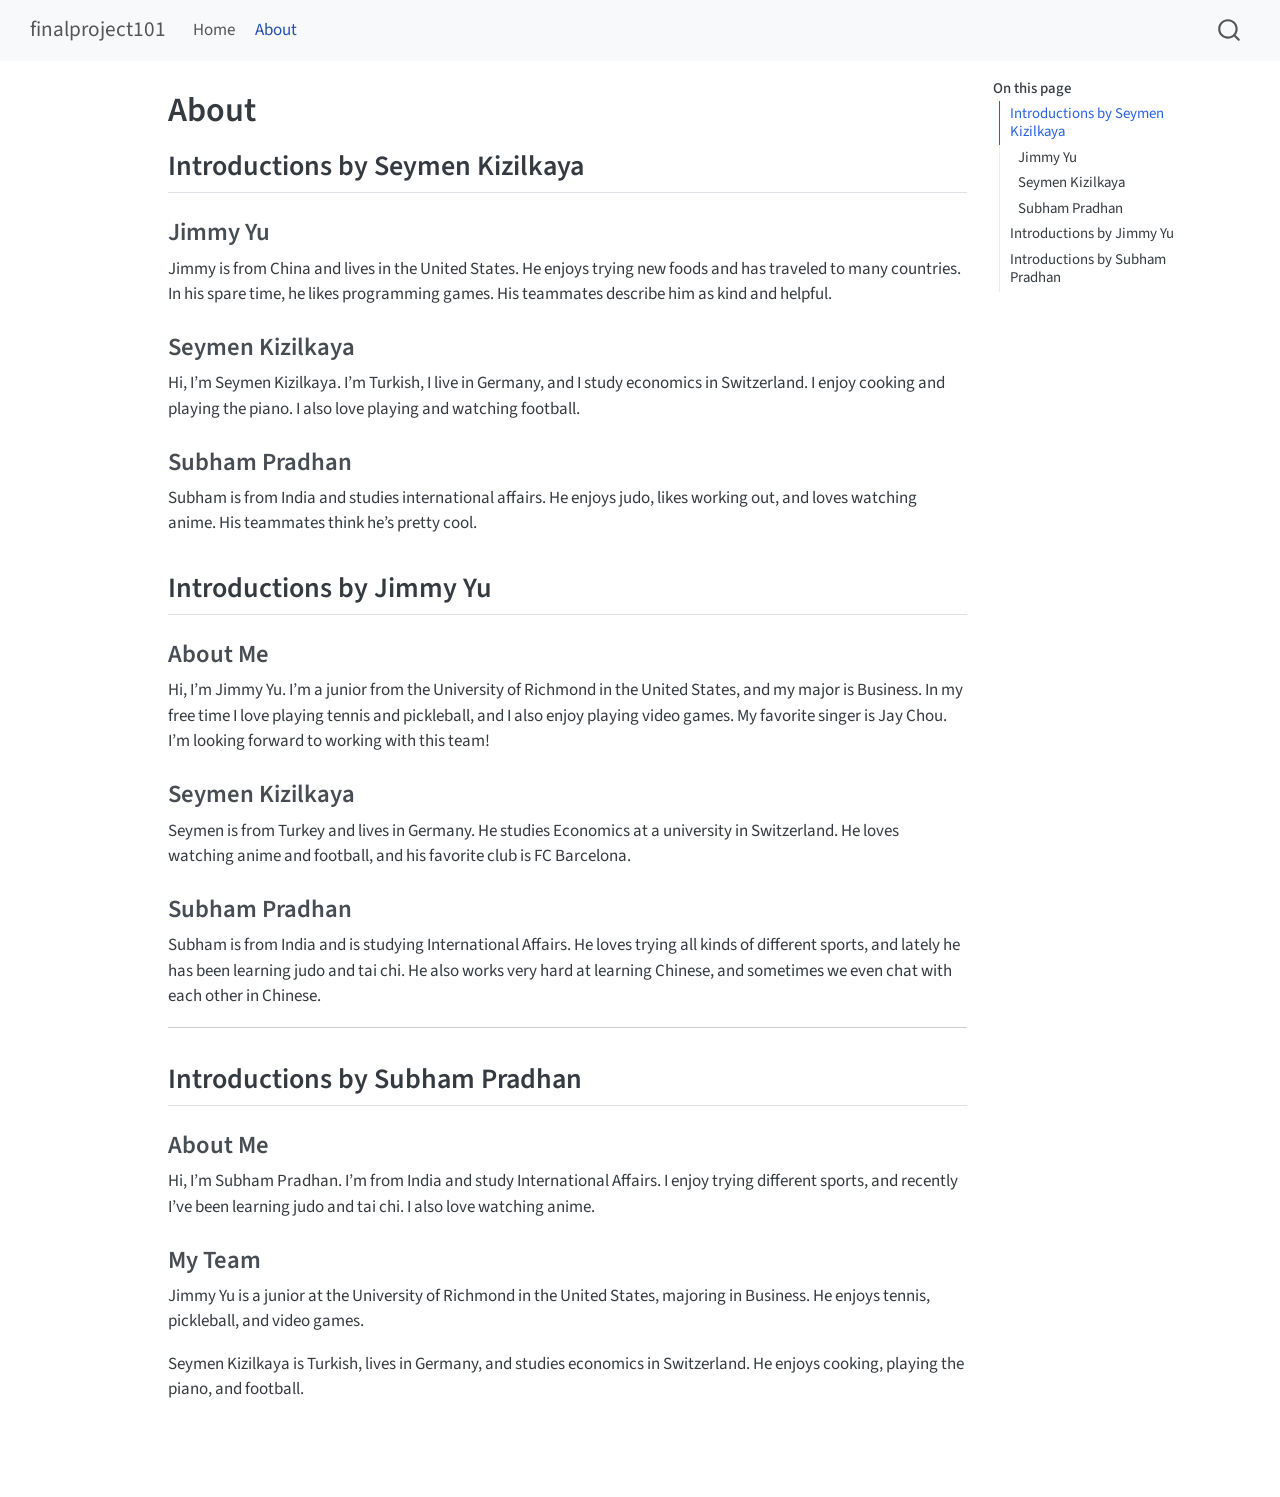
==== docs/about.html @ 27ee171c "Publish team site with Subham's introduction" ====
<!DOCTYPE html>
<html xmlns="http://www.w3.org/1999/xhtml" lang="en" xml:lang="en"><head>

<meta charset="utf-8">
<meta name="generator" content="quarto-1.10.18">

<meta name="viewport" content="width=device-width, initial-scale=1.0, user-scalable=yes">


<title>About – finalproject101</title>
<style>
/* Default styles provided by pandoc.
** See https://pandoc.org/MANUAL.html#variables-for-html for config info.
*/
span.smallcaps{font-variant: small-caps;}
div.columns{display: flex; gap: 1.5em;}
div.column{flex: auto;}
@media screen {
div.columns{gap: min(4vw, 1.5em);}
div.column{overflow-x: auto;}
}
div.hanging-indent{margin-left: 1.5em; text-indent: -1.5em;}
ul.task-list{list-style: none;}
ul.task-list li input[type="checkbox"] {
  width: 0.8em;
  margin: 0 0.8em 0.2em -1em; /* quarto-specific, see https://github.com/quarto-dev/quarto-cli/issues/4556 */ 
  vertical-align: middle;
}
</style>


<script src="site_libs/quarto-nav/quarto-nav.js"></script>
<script src="site_libs/quarto-nav/headroom.min.js"></script>
<script src="site_libs/clipboard/clipboard.min.js"></script>
<script src="site_libs/quarto-search/autocomplete.umd.js"></script>
<script src="site_libs/quarto-search/fuse.min.js"></script>
<script src="site_libs/quarto-search/quarto-search.js"></script>
<meta name="quarto:offset" content="./">
<script src="site_libs/quarto-html/quarto.js" type="module"></script>
<script src="site_libs/quarto-html/tabsets/tabsets.js" type="module"></script>
<script src="site_libs/quarto-html/popper.min.js"></script>
<script src="site_libs/quarto-html/tippy.umd.min.js"></script>
<script src="site_libs/quarto-html/anchor.min.js"></script>
<link href="site_libs/quarto-html/tippy.css" rel="stylesheet">
<link href="site_libs/quarto-html/quarto-syntax-highlighting-64a204ab8560d761af7679ceaba22944.css" rel="stylesheet" id="quarto-text-highlighting-styles">
<script src="site_libs/bootstrap/bootstrap.min.js"></script>
<link href="site_libs/bootstrap/bootstrap-icons.css" rel="stylesheet">
<link href="site_libs/bootstrap/bootstrap-172ba59bd5e0b52282274ba0c0cc16fc.min.css" rel="stylesheet" append-hash="true" id="quarto-bootstrap" data-mode="light">
<script id="quarto-search-options" type="application/json">{
  "location": "navbar",
  "copy-button": false,
  "collapse-after": 3,
  "panel-placement": "end",
  "type": "overlay",
  "limit": 50,
  "keyboard-shortcut": [
    "f",
    "/",
    "s"
  ],
  "show-item-context": false,
  "language": {
    "search-no-results-text": "No results",
    "search-matching-documents-text": "matching documents",
    "search-copy-link-title": "Copy link to search",
    "search-hide-matches-text": "Hide additional matches",
    "search-more-match-text": "more match in this document",
    "search-more-matches-text": "more matches in this document",
    "search-clear-button-title": "Clear",
    "search-text-placeholder": "",
    "search-detached-cancel-button-title": "Cancel",
    "search-submit-button-title": "Submit",
    "search-label": "Search"
  }
}</script>


<link rel="stylesheet" href="styles.css">
</head>

<body class="nav-fixed quarto-light">

<div id="quarto-search-results"></div>
  <header id="quarto-header" class="headroom fixed-top">
    <nav class="navbar navbar-expand-lg " data-bs-theme="dark">
      <div class="navbar-container container-fluid">
      <div class="navbar-brand-container mx-auto">
    <a class="navbar-brand" href="./index.html">
    <span class="navbar-title">finalproject101</span>
    </a>
  </div>
            <div id="quarto-search" class="" title="Search"></div>
          <button class="navbar-toggler" type="button" data-bs-toggle="collapse" data-bs-target="#navbarCollapse" aria-controls="navbarCollapse" role="menu" aria-expanded="false" aria-label="Toggle navigation" onclick="if (window.quartoToggleHeadroom) { window.quartoToggleHeadroom(); }">
  <span class="navbar-toggler-icon"></span>
</button>
          <div class="collapse navbar-collapse" id="navbarCollapse">
            <ul class="navbar-nav navbar-nav-scroll me-auto">
  <li class="nav-item">
    <a class="nav-link" href="./index.html"> 
<span class="menu-text">Home</span></a>
  </li>  
  <li class="nav-item">
    <a class="nav-link active" href="./about.html" aria-current="page"> 
<span class="menu-text">About</span></a>
  </li>  
</ul>
          </div> <!-- /navcollapse -->
            <div class="quarto-navbar-tools">
</div>
      </div> <!-- /container-fluid -->
    </nav>
</header>
<!-- content -->
<div id="quarto-content" class="quarto-container page-columns page-rows-contents page-layout-article page-navbar">
<!-- sidebar -->
<!-- margin-sidebar -->
    <div id="quarto-margin-sidebar" class="sidebar margin-sidebar">
        <nav id="TOC" role="doc-toc" class="toc-active">
    <h2 id="toc-title">On this page</h2>
   
  <ul>
  <li><a href="#introductions-by-seymen-kizilkaya" id="toc-introductions-by-seymen-kizilkaya" class="nav-link active" data-scroll-target="#introductions-by-seymen-kizilkaya">Introductions by Seymen Kizilkaya</a>
  <ul class="collapse">
  <li><a href="#jimmy-yu" id="toc-jimmy-yu" class="nav-link" data-scroll-target="#jimmy-yu">Jimmy Yu</a></li>
  <li><a href="#seymen-kizilkaya" id="toc-seymen-kizilkaya" class="nav-link" data-scroll-target="#seymen-kizilkaya">Seymen Kizilkaya</a></li>
  <li><a href="#subham-pradhan" id="toc-subham-pradhan" class="nav-link" data-scroll-target="#subham-pradhan">Subham Pradhan</a></li>
  </ul></li>
  <li><a href="#introductions-by-jimmy-yu" id="toc-introductions-by-jimmy-yu" class="nav-link" data-scroll-target="#introductions-by-jimmy-yu">Introductions by Jimmy Yu</a>
  <ul class="collapse">
  <li><a href="#about-me" id="toc-about-me" class="nav-link" data-scroll-target="#about-me">About Me</a></li>
  <li><a href="#seymen-kizilkaya-1" id="toc-seymen-kizilkaya-1" class="nav-link" data-scroll-target="#seymen-kizilkaya-1">Seymen Kizilkaya</a></li>
  <li><a href="#subham-pradhan-1" id="toc-subham-pradhan-1" class="nav-link" data-scroll-target="#subham-pradhan-1">Subham Pradhan</a></li>
  </ul></li>
  <li><a href="#introductions-by-subham-pradhan" id="toc-introductions-by-subham-pradhan" class="nav-link" data-scroll-target="#introductions-by-subham-pradhan">Introductions by Subham Pradhan</a>
  <ul class="collapse">
  <li><a href="#about-me-1" id="toc-about-me-1" class="nav-link" data-scroll-target="#about-me-1">About Me</a></li>
  <li><a href="#my-team" id="toc-my-team" class="nav-link" data-scroll-target="#my-team">My Team</a></li>
  </ul></li>
  </ul>
</nav>
    </div>
<!-- main -->
<main class="content" id="quarto-document-content">

<header id="title-block-header" class="quarto-title-block default">
<div class="quarto-title">
<h1 class="title">About</h1>
</div>



<div class="quarto-title-meta">

    
  
    
  </div>
  


</header>


<section id="introductions-by-seymen-kizilkaya" class="level2">
<h2 class="anchored" data-anchor-id="introductions-by-seymen-kizilkaya">Introductions by Seymen Kizilkaya</h2>
<section id="jimmy-yu" class="level3">
<h3 class="anchored" data-anchor-id="jimmy-yu">Jimmy Yu</h3>
<p>Jimmy is from China and lives in the United States. He enjoys trying new foods and has traveled to many countries. In his spare time, he likes programming games. His teammates describe him as kind and helpful.</p>
</section>
<section id="seymen-kizilkaya" class="level3">
<h3 class="anchored" data-anchor-id="seymen-kizilkaya">Seymen Kizilkaya</h3>
<p>Hi, I’m Seymen Kizilkaya. I’m Turkish, I live in Germany, and I study economics in Switzerland. I enjoy cooking and playing the piano. I also love playing and watching football.</p>
</section>
<section id="subham-pradhan" class="level3">
<h3 class="anchored" data-anchor-id="subham-pradhan">Subham Pradhan</h3>
<p>Subham is from India and studies international affairs. He enjoys judo, likes working out, and loves watching anime. His teammates think he’s pretty cool.</p>
</section>
</section>
<section id="introductions-by-jimmy-yu" class="level2">
<h2 class="anchored" data-anchor-id="introductions-by-jimmy-yu">Introductions by Jimmy Yu</h2>
<section id="about-me" class="level3">
<h3 class="anchored" data-anchor-id="about-me">About Me</h3>
<p>Hi, I’m Jimmy Yu. I’m a junior from the University of Richmond in the United States, and my major is Business. In my free time I love playing tennis and pickleball, and I also enjoy playing video games. My favorite singer is Jay Chou. I’m looking forward to working with this team!</p>
</section>
<section id="seymen-kizilkaya-1" class="level3">
<h3 class="anchored" data-anchor-id="seymen-kizilkaya-1">Seymen Kizilkaya</h3>
<p>Seymen is from Turkey and lives in Germany. He studies Economics at a university in Switzerland. He loves watching anime and football, and his favorite club is FC Barcelona.</p>
</section>
<section id="subham-pradhan-1" class="level3">
<h3 class="anchored" data-anchor-id="subham-pradhan-1">Subham Pradhan</h3>
<p>Subham is from India and is studying International Affairs. He loves trying all kinds of different sports, and lately he has been learning judo and tai chi. He also works very hard at learning Chinese, and sometimes we even chat with each other in Chinese.</p>
<hr>
</section>
</section>
<section id="introductions-by-subham-pradhan" class="level2">
<h2 class="anchored" data-anchor-id="introductions-by-subham-pradhan">Introductions by Subham Pradhan</h2>
<section id="about-me-1" class="level3">
<h3 class="anchored" data-anchor-id="about-me-1">About Me</h3>
<p>Hi, I’m Subham Pradhan. I’m from India and study International Affairs. I enjoy trying different sports, and recently I’ve been learning judo and tai chi. I also love watching anime.</p>
</section>
<section id="my-team" class="level3">
<h3 class="anchored" data-anchor-id="my-team">My Team</h3>
<p>Jimmy Yu is a junior at the University of Richmond in the United States, majoring in Business. He enjoys tennis, pickleball, and video games.</p>
<p>Seymen Kizilkaya is Turkish, lives in Germany, and studies economics in Switzerland. He enjoys cooking, playing the piano, and football.</p>


</section>
</section>

</main> <!-- /main -->
<script id="quarto-html-after-body" type="application/javascript">
  window.document.addEventListener("DOMContentLoaded", function (event) {
    const icon = "";
    const anchorJS = new window.AnchorJS();
    anchorJS.options = {
      placement: 'right',
      icon: icon
    };
    anchorJS.add('.anchored');
    const isCodeAnnotation = (el) => {
      for (const clz of el.classList) {
        if (clz.startsWith('code-annotation-')) {                     
          return true;
        }
      }
      return false;
    }
    const onCopySuccess = function(e) {
      // button target
      const button = e.trigger;
      // don't keep focus
      button.blur();
      // flash "checked"
      button.classList.add('code-copy-button-checked');
      var currentTitle = button.getAttribute("title");
      button.setAttribute("title", "Copied!");
      let tooltip;
      if (window.bootstrap) {
        button.setAttribute("data-bs-toggle", "tooltip");
        button.setAttribute("data-bs-placement", "left");
        button.setAttribute("data-bs-title", "Copied!");
        tooltip = new bootstrap.Tooltip(button, 
          { trigger: "manual", 
            customClass: "code-copy-button-tooltip",
            offset: [0, -8]});
        tooltip.show();    
      }
      setTimeout(function() {
        if (tooltip) {
          tooltip.hide();
          button.removeAttribute("data-bs-title");
          button.removeAttribute("data-bs-toggle");
          button.removeAttribute("data-bs-placement");
        }
        button.setAttribute("title", currentTitle);
        button.classList.remove('code-copy-button-checked');
      }, 1000);
      // clear code selection
      e.clearSelection();
    }
    const getTextToCopy = function(trigger) {
      const outerScaffold = trigger.parentElement.cloneNode(true);
      const codeEl = outerScaffold.querySelector('code');
      for (const childEl of codeEl.children) {
        if (isCodeAnnotation(childEl)) {
          childEl.remove();
        }
      }
      return codeEl.innerText;
    }
    const clipboard = new window.ClipboardJS('.code-copy-button:not([data-in-quarto-modal])', {
      text: getTextToCopy
    });
    clipboard.on('success', onCopySuccess);
    if (window.document.getElementById('quarto-embedded-source-code-modal')) {
      const clipboardModal = new window.ClipboardJS('.code-copy-button[data-in-quarto-modal]', {
        text: getTextToCopy,
        container: window.document.getElementById('quarto-embedded-source-code-modal')
      });
      clipboardModal.on('success', onCopySuccess);
    }
      var localhostRegex = new RegExp(/^(?:http|https):\/\/localhost\:?[0-9]*\//);
      var mailtoRegex = new RegExp(/^mailto:/);
        var filterRegex = new RegExp('/' + window.location.host + '/');
      var isInternal = (href) => {
          return filterRegex.test(href) || localhostRegex.test(href) || mailtoRegex.test(href);
      }
      // Inspect non-navigation links and adorn them if external
     var links = window.document.querySelectorAll('a[href]:not(.nav-link):not(.navbar-brand):not(.toc-action):not(.sidebar-link):not(.sidebar-item-toggle):not(.pagination-link):not(.no-external):not([aria-hidden]):not(.dropdown-item):not(.quarto-navigation-tool):not(.about-link)');
      for (var i=0; i<links.length; i++) {
        const link = links[i];
        if (!isInternal(link.href)) {
          // undo the damage that might have been done by quarto-nav.js in the case of
          // links that we want to consider external
          if (link.dataset.originalHref !== undefined) {
            link.href = link.dataset.originalHref;
          }
        }
      }
    function tippyHover(el, contentFn, onTriggerFn, onUntriggerFn) {
      const config = {
        allowHTML: true,
        maxWidth: 500,
        delay: 100,
        arrow: false,
        appendTo: function(el) {
            return el.parentElement;
        },
        interactive: true,
        interactiveBorder: 10,
        theme: 'quarto',
        placement: 'bottom-start',
      };
      if (contentFn) {
        config.content = contentFn;
      }
      if (onTriggerFn) {
        config.onTrigger = onTriggerFn;
      }
      if (onUntriggerFn) {
        config.onUntrigger = onUntriggerFn;
      }
      window.tippy(el, config); 
    }
    const noterefs = window.document.querySelectorAll('a[role="doc-noteref"]');
    for (var i=0; i<noterefs.length; i++) {
      const ref = noterefs[i];
      tippyHover(ref, function() {
        // use id or data attribute instead here
        let href = ref.getAttribute('data-footnote-href') || ref.getAttribute('href');
        try { href = new URL(href).hash; } catch {}
        const id = href.replace(/^#\/?/, "");
        const note = window.document.getElementById(id);
        if (note) {
          return note.innerHTML;
        } else {
          return "";
        }
      });
    }
    const xrefs = window.document.querySelectorAll('a.quarto-xref');
    const processXRef = (id, note) => {
      // Strip column container classes
      const stripColumnClz = (el) => {
        el.classList.remove("page-full", "page-columns");
        if (el.children) {
          for (const child of el.children) {
            stripColumnClz(child);
          }
        }
      }
      stripColumnClz(note)
      if (id === null || id.startsWith('sec-')) {
        // Special case sections, only their first couple elements
        const container = document.createElement("div");
        if (note.children && note.children.length > 2) {
          container.appendChild(note.children[0].cloneNode(true));
          for (let i = 1; i < note.children.length; i++) {
            const child = note.children[i];
            if (child.tagName === "P" && child.innerText === "") {
              continue;
            } else {
              container.appendChild(child.cloneNode(true));
              break;
            }
          }
          if (window.Quarto?.typesetMath) {
            window.Quarto.typesetMath(container);
          }
          return container.innerHTML
        } else {
          if (window.Quarto?.typesetMath) {
            window.Quarto.typesetMath(note);
          }
          return note.innerHTML;
        }
      } else {
        // Remove any anchor links if they are present
        const anchorLink = note.querySelector('a.anchorjs-link');
        if (anchorLink) {
          anchorLink.remove();
        }
        if (window.Quarto?.typesetMath) {
          window.Quarto.typesetMath(note);
        }
        if (note.classList.contains("callout")) {
          return note.outerHTML;
        } else {
          return note.innerHTML;
        }
      }
    }
    for (var i=0; i<xrefs.length; i++) {
      const xref = xrefs[i];
      tippyHover(xref, undefined, function(instance) {
        instance.disable();
        let url = xref.getAttribute('href');
        let hash = undefined; 
        if (url.startsWith('#')) {
          hash = url;
        } else {
          try { hash = new URL(url).hash; } catch {}
        }
        if (hash) {
          const id = hash.replace(/^#\/?/, "");
          const note = window.document.getElementById(id);
          if (note !== null) {
            try {
              const html = processXRef(id, note.cloneNode(true));
              instance.setContent(html);
            } finally {
              instance.enable();
              instance.show();
            }
          } else {
            // See if we can fetch this
            fetch(url.split('#')[0])
            .then(res => res.text())
            .then(html => {
              const parser = new DOMParser();
              const htmlDoc = parser.parseFromString(html, "text/html");
              const note = htmlDoc.getElementById(id);
              if (note !== null) {
                const html = processXRef(id, note);
                instance.setContent(html);
              } 
            }).finally(() => {
              instance.enable();
              instance.show();
            });
          }
        } else {
          // See if we can fetch a full url (with no hash to target)
          // This is a special case and we should probably do some content thinning / targeting
          fetch(url)
          .then(res => res.text())
          .then(html => {
            const parser = new DOMParser();
            const htmlDoc = parser.parseFromString(html, "text/html");
            const note = htmlDoc.querySelector('main.content');
            if (note !== null) {
              // This should only happen for chapter cross references
              // (since there is no id in the URL)
              // remove the first header
              if (note.children.length > 0 && note.children[0].tagName === "HEADER") {
                note.children[0].remove();
              }
              const html = processXRef(null, note);
              instance.setContent(html);
            } 
          }).finally(() => {
            instance.enable();
            instance.show();
          });
        }
      }, function(instance) {
      });
    }
        let selectedAnnoteEl;
        const selectorForAnnotation = ( cell, annotation) => {
          let cellAttr = 'data-code-cell="' + cell + '"';
          let lineAttr = 'data-code-annotation="' +  annotation + '"';
          const selector = 'span[' + cellAttr + '][' + lineAttr + ']';
          return selector;
        }
        const selectCodeLines = (annoteEl) => {
          const doc = window.document;
          const targetCell = annoteEl.getAttribute("data-target-cell");
          const targetAnnotation = annoteEl.getAttribute("data-target-annotation");
          const annoteSpan = window.document.querySelector(selectorForAnnotation(targetCell, targetAnnotation));
          const lines = annoteSpan.getAttribute("data-code-lines").split(",");
          const lineIds = lines.map((line) => {
            return targetCell + "-" + line;
          })
          let top = null;
          let height = null;
          let parent = null;
          if (lineIds.length > 0) {
              //compute the position of the single el (top and bottom and make a div)
              const el = window.document.getElementById(lineIds[0]);
              top = el.offsetTop;
              height = el.offsetHeight;
              parent = el.parentElement.parentElement;
            if (lineIds.length > 1) {
              const lastEl = window.document.getElementById(lineIds[lineIds.length - 1]);
              const bottom = lastEl.offsetTop + lastEl.offsetHeight;
              height = bottom - top;
            }
            if (top !== null && height !== null && parent !== null) {
              // cook up a div (if necessary) and position it 
              let div = window.document.getElementById("code-annotation-line-highlight");
              if (div === null) {
                div = window.document.createElement("div");
                div.setAttribute("id", "code-annotation-line-highlight");
                div.style.position = 'absolute';
                parent.appendChild(div);
              }
              div.style.top = top - 2 + "px";
              div.style.height = height + 4 + "px";
              div.style.left = 0;
              let gutterDiv = window.document.getElementById("code-annotation-line-highlight-gutter");
              if (gutterDiv === null) {
                gutterDiv = window.document.createElement("div");
                gutterDiv.setAttribute("id", "code-annotation-line-highlight-gutter");
                gutterDiv.style.position = 'absolute';
                const codeCell = window.document.getElementById(targetCell);
                const gutter = codeCell.querySelector('.code-annotation-gutter');
                gutter.appendChild(gutterDiv);
              }
              gutterDiv.style.top = top - 2 + "px";
              gutterDiv.style.height = height + 4 + "px";
            }
            selectedAnnoteEl = annoteEl;
          }
        };
        const unselectCodeLines = () => {
          const elementsIds = ["code-annotation-line-highlight", "code-annotation-line-highlight-gutter"];
          elementsIds.forEach((elId) => {
            const div = window.document.getElementById(elId);
            if (div) {
              div.remove();
            }
          });
          selectedAnnoteEl = undefined;
        };
          // Handle positioning of the toggle
      window.addEventListener(
        "resize",
        throttle(() => {
          elRect = undefined;
          if (selectedAnnoteEl) {
            selectCodeLines(selectedAnnoteEl);
          }
        }, 10)
      );
      function throttle(fn, ms) {
      let throttle = false;
      let timer;
        return (...args) => {
          if(!throttle) { // first call gets through
              fn.apply(this, args);
              throttle = true;
          } else { // all the others get throttled
              if(timer) clearTimeout(timer); // cancel #2
              timer = setTimeout(() => {
                fn.apply(this, args);
                timer = throttle = false;
              }, ms);
          }
        };
      }
        // Attach click handler to the DT
        const annoteDls = window.document.querySelectorAll('dt[data-target-cell]');
        for (const annoteDlNode of annoteDls) {
          annoteDlNode.addEventListener('click', (event) => {
            const clickedEl = event.target;
            if (clickedEl !== selectedAnnoteEl) {
              unselectCodeLines();
              const activeEl = window.document.querySelector('dt[data-target-cell].code-annotation-active');
              if (activeEl) {
                activeEl.classList.remove('code-annotation-active');
              }
              selectCodeLines(clickedEl);
              clickedEl.classList.add('code-annotation-active');
            } else {
              // Unselect the line
              unselectCodeLines();
              clickedEl.classList.remove('code-annotation-active');
            }
          });
        }
    const findCites = (el) => {
      const parentEl = el.parentElement;
      if (parentEl) {
        const cites = parentEl.dataset.cites;
        if (cites) {
          return {
            el,
            cites: cites.split(' ')
          };
        } else {
          return findCites(el.parentElement)
        }
      } else {
        return undefined;
      }
    };
    var bibliorefs = window.document.querySelectorAll('a[role="doc-biblioref"]');
    for (var i=0; i<bibliorefs.length; i++) {
      const ref = bibliorefs[i];
      const citeInfo = findCites(ref);
      if (citeInfo) {
        tippyHover(citeInfo.el, function() {
          var popup = window.document.createElement('div');
          citeInfo.cites.forEach(function(cite) {
            var citeDiv = window.document.createElement('div');
            citeDiv.classList.add('hanging-indent');
            citeDiv.classList.add('csl-entry');
            var biblioDiv = window.document.getElementById('ref-' + cite);
            if (biblioDiv) {
              citeDiv.innerHTML = biblioDiv.innerHTML;
            }
            popup.appendChild(citeDiv);
          });
          return popup.innerHTML;
        });
      }
    }
  });
  </script>
</div> <!-- /content -->




</body></html>
---- docs/site_libs/quarto-html/tippy.css ----
.tippy-box[data-animation=fade][data-state=hidden]{opacity:0}[data-tippy-root]{max-width:calc(100vw - 10px)}.tippy-box{position:relative;background-color:#333;color:#fff;border-radius:4px;font-size:14px;line-height:1.4;white-space:normal;outline:0;transition-property:transform,visibility,opacity}.tippy-box[data-placement^=top]>.tippy-arrow{bottom:0}.tippy-box[data-placement^=top]>.tippy-arrow:before{bottom:-7px;left:0;border-width:8px 8px 0;border-top-color:initial;transform-origin:center top}.tippy-box[data-placement^=bottom]>.tippy-arrow{top:0}.tippy-box[data-placement^=bottom]>.tippy-arrow:before{top:-7px;left:0;border-width:0 8px 8px;border-bottom-color:initial;transform-origin:center bottom}.tippy-box[data-placement^=left]>.tippy-arrow{right:0}.tippy-box[data-placement^=left]>.tippy-arrow:before{border-width:8px 0 8px 8px;border-left-color:initial;right:-7px;transform-origin:center left}.tippy-box[data-placement^=right]>.tippy-arrow{left:0}.tippy-box[data-placement^=right]>.tippy-arrow:before{left:-7px;border-width:8px 8px 8px 0;border-right-color:initial;transform-origin:center right}.tippy-box[data-inertia][data-state=visible]{transition-timing-function:cubic-bezier(.54,1.5,.38,1.11)}.tippy-arrow{width:16px;height:16px;color:#333}.tippy-arrow:before{content:"";position:absolute;border-color:transparent;border-style:solid}.tippy-content{position:relative;padding:5px 9px;z-index:1}
---- docs/site_libs/quarto-html/quarto-syntax-highlighting-64a204ab8560d761af7679ceaba22944.css ----
/* quarto syntax highlight colors */
:root {
  --quarto-hl-ot-color: #003B4F;
  --quarto-hl-at-color: #657422;
  --quarto-hl-ss-color: #20794D;
  --quarto-hl-an-color: #5E5E5E;
  --quarto-hl-fu-color: #4758AB;
  --quarto-hl-st-color: #20794D;
  --quarto-hl-cf-color: #003B4F;
  --quarto-hl-op-color: #5E5E5E;
  --quarto-hl-er-color: #AD0000;
  --quarto-hl-bn-color: #AD0000;
  --quarto-hl-al-color: #AD0000;
  --quarto-hl-va-color: #111111;
  --quarto-hl-bu-color: inherit;
  --quarto-hl-ex-color: inherit;
  --quarto-hl-pp-color: #AD0000;
  --quarto-hl-in-color: #5E5E5E;
  --quarto-hl-vs-color: #20794D;
  --quarto-hl-wa-color: #5E5E5E;
  --quarto-hl-do-color: #5E5E5E;
  --quarto-hl-im-color: #00769E;
  --quarto-hl-ch-color: #20794D;
  --quarto-hl-dt-color: #AD0000;
  --quarto-hl-fl-color: #AD0000;
  --quarto-hl-co-color: #5E5E5E;
  --quarto-hl-cv-color: #5E5E5E;
  --quarto-hl-cn-color: #8f5902;
  --quarto-hl-sc-color: #5E5E5E;
  --quarto-hl-dv-color: #AD0000;
  --quarto-hl-kw-color: #003B4F;
}

/* other quarto variables */
:root {
  --quarto-font-monospace: SFMono-Regular, Menlo, Monaco, Consolas, "Liberation Mono", "Courier New", monospace;
}

/* syntax highlight based on Pandoc's rules */
pre > code.sourceCode > span {
  color: #003B4F;
}

code.sourceCode > span {
  color: #003B4F;
}

div.sourceCode,
div.sourceCode pre.sourceCode {
  color: #003B4F;
}

/* Normal */
code span {
  color: #003B4F;
}

/* Alert */
code span.al {
  color: #AD0000;
  font-style: inherit;
}

/* Annotation */
code span.an {
  color: #5E5E5E;
  font-style: inherit;
}

/* Attribute */
code span.at {
  color: #657422;
  font-style: inherit;
}

/* BaseN */
code span.bn {
  color: #AD0000;
  font-style: inherit;
}

/* BuiltIn */
code span.bu {
  font-style: inherit;
}

/* ControlFlow */
code span.cf {
  color: #003B4F;
  font-weight: bold;
  font-style: inherit;
}

/* Char */
code span.ch {
  color: #20794D;
  font-style: inherit;
}

/* Constant */
code span.cn {
  color: #8f5902;
  font-style: inherit;
}

/* Comment */
code span.co {
  color: #5E5E5E;
  font-style: inherit;
}

/* CommentVar */
code span.cv {
  color: #5E5E5E;
  font-style: italic;
}

/* Documentation */
code span.do {
  color: #5E5E5E;
  font-style: italic;
}

/* DataType */
code span.dt {
  color: #AD0000;
  font-style: inherit;
}

/* DecVal */
code span.dv {
  color: #AD0000;
  font-style: inherit;
}

/* Error */
code span.er {
  color: #AD0000;
  font-style: inherit;
}

/* Extension */
code span.ex {
  font-style: inherit;
}

/* Float */
code span.fl {
  color: #AD0000;
  font-style: inherit;
}

/* Function */
code span.fu {
  color: #4758AB;
  font-style: inherit;
}

/* Import */
code span.im {
  color: #00769E;
  font-style: inherit;
}

/* Information */
code span.in {
  color: #5E5E5E;
  font-style: inherit;
}

/* Keyword */
code span.kw {
  color: #003B4F;
  font-weight: bold;
  font-style: inherit;
}

/* Operator */
code span.op {
  color: #5E5E5E;
  font-style: inherit;
}

/* Other */
code span.ot {
  color: #003B4F;
  font-style: inherit;
}

/* Preprocessor */
code span.pp {
  color: #AD0000;
  font-style: inherit;
}

/* SpecialChar */
code span.sc {
  color: #5E5E5E;
  font-style: inherit;
}

/* SpecialString */
code span.ss {
  color: #20794D;
  font-style: inherit;
}

/* String */
code span.st {
  color: #20794D;
  font-style: inherit;
}

/* Variable */
code span.va {
  color: #111111;
  font-style: inherit;
}

/* VerbatimString */
code span.vs {
  color: #20794D;
  font-style: inherit;
}

/* Warning */
code span.wa {
  color: #5E5E5E;
  font-style: italic;
}

.prevent-inlining {
  content: "</";
}

/*# sourceMappingURL=9d8d5bb603a83b8298b89080a598c93b.css.map */
---- docs/styles.css ----
/* css styles */
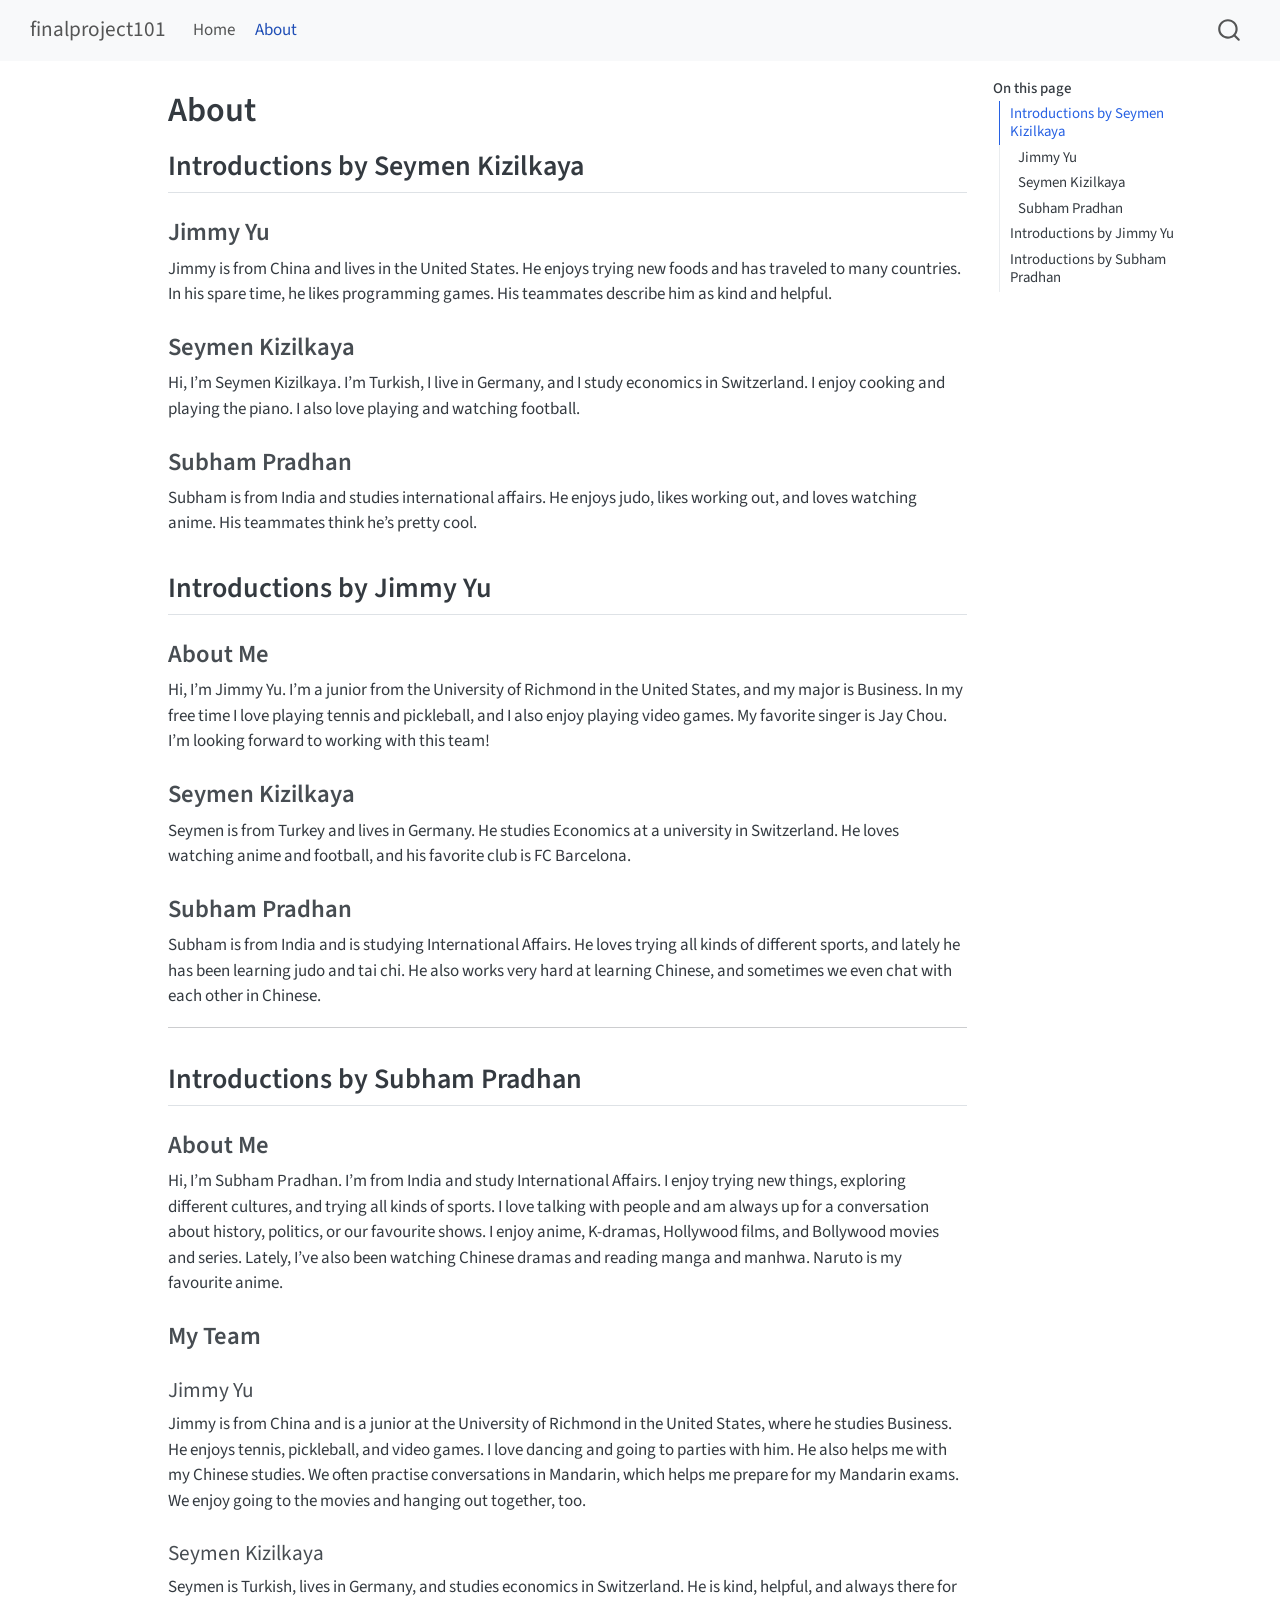
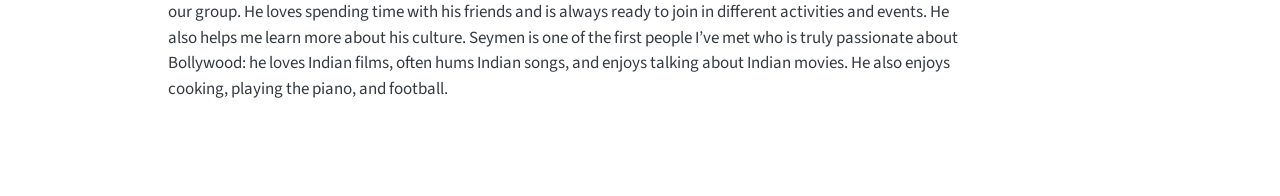
==== commit ad12205f: "Polish Subham's team introductions" ====
--- a/docs/about.html
+++ b/docs/about.html
@@ -196,14 +196,20 @@
 <h2 class="anchored" data-anchor-id="introductions-by-subham-pradhan">Introductions by Subham Pradhan</h2>
 <section id="about-me-1" class="level3">
 <h3 class="anchored" data-anchor-id="about-me-1">About Me</h3>
-<p>Hi, I’m Subham Pradhan. I’m from India and study International Affairs. I enjoy trying different sports, and recently I’ve been learning judo and tai chi. I also love watching anime.</p>
+<p>Hi, I’m Subham Pradhan. I’m from India and study International Affairs. I enjoy trying new things, exploring different cultures, and trying all kinds of sports. I love talking with people and am always up for a conversation about history, politics, or our favourite shows. I enjoy anime, K-dramas, Hollywood films, and Bollywood movies and series. Lately, I’ve also been watching Chinese dramas and reading manga and manhwa. Naruto is my favourite anime.</p>
 </section>
 <section id="my-team" class="level3">
 <h3 class="anchored" data-anchor-id="my-team">My Team</h3>
-<p>Jimmy Yu is a junior at the University of Richmond in the United States, majoring in Business. He enjoys tennis, pickleball, and video games.</p>
-<p>Seymen Kizilkaya is Turkish, lives in Germany, and studies economics in Switzerland. He enjoys cooking, playing the piano, and football.</p>
-
-
+<section id="jimmy-yu-1" class="level4">
+<h4 class="anchored" data-anchor-id="jimmy-yu-1">Jimmy Yu</h4>
+<p>Jimmy is from China and is a junior at the University of Richmond in the United States, where he studies Business. He enjoys tennis, pickleball, and video games. I love dancing and going to parties with him. He also helps me with my Chinese studies. We often practise conversations in Mandarin, which helps me prepare for my Mandarin exams. We enjoy going to the movies and hanging out together, too.</p>
+</section>
+<section id="seymen-kizilkaya-2" class="level4">
+<h4 class="anchored" data-anchor-id="seymen-kizilkaya-2">Seymen Kizilkaya</h4>
+<p>Seymen is Turkish, lives in Germany, and studies economics in Switzerland. He is kind, helpful, and always there for our group. He loves spending time with his friends and is always ready to join in different activities and events. He also helps me learn more about his culture. Seymen is one of the first people I’ve met who is truly passionate about Bollywood: he loves Indian films, often hums Indian songs, and enjoys talking about Indian movies. He also enjoys cooking, playing the piano, and football.</p>
+
+
+</section>
 </section>
 </section>
 
